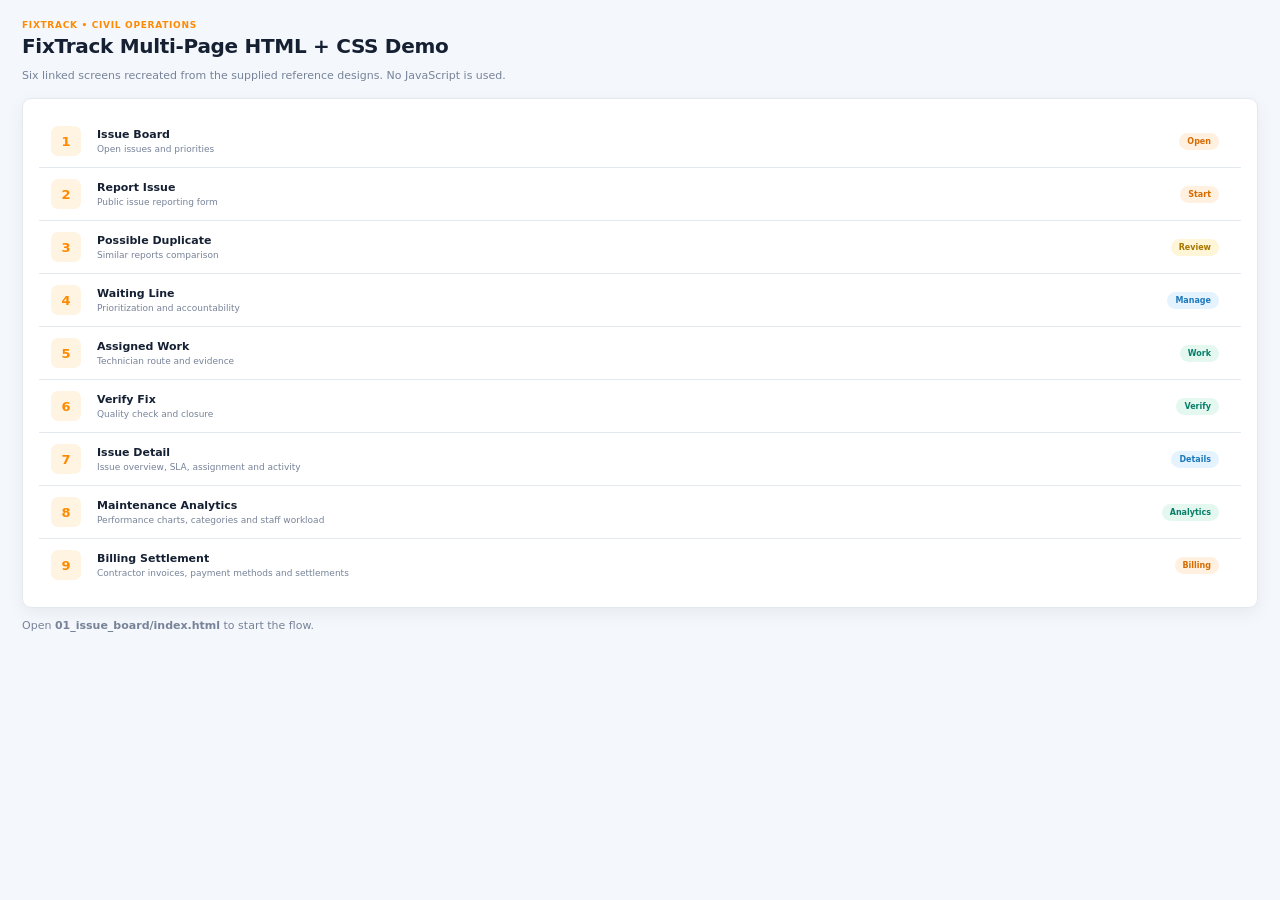
==== index.html @ 6e7e9ca4 "The code" ====
<!doctype html>
<html lang="en">
<head><meta charset="UTF-8"><meta name="viewport" content="width=device-width, initial-scale=1.0">
<title>FixTrack Demo</title><link rel="stylesheet" href="01_issue_board/style.css"></head>
<body>
<div class="app"><main class="content" style="margin-left:0"><div class="page">
<div class="eyebrow">FIXTRACK • CIVIL OPERATIONS</div><h1>FixTrack Multi-Page HTML + CSS Demo</h1>
<p class="subtitle">Six linked screens recreated from the supplied reference designs. No JavaScript is used.</p>
<div class="card" style="padding:16px;margin-top:16px">
<div class="issue-list">
<a class="issue" href="01_issue_board/index.html"><div class="issue-icon">1</div><div><div class="issue-title">Issue Board</div><div class="issue-meta">Open issues and priorities</div></div><span class="pill orange">Open</span></a>
<a class="issue" href="02_report_issue/index.html"><div class="issue-icon">2</div><div><div class="issue-title">Report Issue</div><div class="issue-meta">Public issue reporting form</div></div><span class="pill orange">Start</span></a>
<a class="issue" href="03_possible_duplicate/index.html"><div class="issue-icon">3</div><div><div class="issue-title">Possible Duplicate</div><div class="issue-meta">Similar reports comparison</div></div><span class="pill yellow">Review</span></a>
<a class="issue" href="04_waiting_line/index.html"><div class="issue-icon">4</div><div><div class="issue-title">Waiting Line</div><div class="issue-meta">Prioritization and accountability</div></div><span class="pill blue">Manage</span></a>
<a class="issue" href="05_assigned_work/index.html"><div class="issue-icon">5</div><div><div class="issue-title">Assigned Work</div><div class="issue-meta">Technician route and evidence</div></div><span class="pill green">Work</span></a>
<a class="issue" href="06_verify_fix/index.html"><div class="issue-icon">6</div><div><div class="issue-title">Verify Fix</div><div class="issue-meta">Quality check and closure</div></div><span class="pill green">Verify</span></a>

<a class="issue" href="07_issue_detail/index.html"><div class="issue-icon">7</div><div><div class="issue-title">Issue Detail</div><div class="issue-meta">Issue overview, SLA, assignment and activity</div></div><span class="pill blue">Details</span></a>
<a class="issue" href="08_analytics/index.html"><div class="issue-icon">8</div><div><div class="issue-title">Maintenance Analytics</div><div class="issue-meta">Performance charts, categories and staff workload</div></div><span class="pill green">Analytics</span></a>
<a class="issue" href="09_billing/index.html"><div class="issue-icon">9</div><div><div class="issue-title">Billing Settlement</div><div class="issue-meta">Contractor invoices, payment methods and settlements</div></div><span class="pill orange">Billing</span></a>
</div></div>
<p class="subtitle style="margin-top:16px">Open <b>01_issue_board/index.html</b> to start the flow.</p>
</div></main></div></body></html>
---- 01_issue_board/style.css ----
:root{
  --bg:#f4f7fb;
  --panel:#ffffff;
  --panel-2:#f8fafc;
  --text:#152033;
  --muted:#778399;
  --border:#e4e9f0;
  --sidebar:#07111f;
  --sidebar-2:#0c1727;
  --orange:#ff8a00;
  --orange-2:#ff6b00;
  --green:#11a879;
  --red:#ef5350;
  --blue:#3298e8;
  --yellow:#f5b942;
  --shadow:0 5px 18px rgba(18,31,53,.06);
  --radius:10px;
}
.theme-dark:checked ~ .app,
.theme-dark:checked ~ *{
  --bg:#0b1220;
  --panel:#111b2b;
  --panel-2:#0e1725;
  --text:#edf3fb;
  --muted:#91a0b6;
  --border:#26354a;
  --sidebar:#050b14;
  --sidebar-2:#091321;
  --shadow:0 6px 22px rgba(0,0,0,.25);
}
*{box-sizing:border-box}
html,body{margin:0;min-height:100%;font-family:Inter,ui-sans-serif,system-ui,-apple-system,BlinkMacSystemFont,"Segoe UI",sans-serif;background:var(--bg);color:var(--text)}
body{font-size:13px}
a{color:inherit;text-decoration:none}
button,input,select,textarea{font:inherit}
.app{min-height:100vh;display:flex;background:var(--bg)}
.sidebar{width:224px;position:fixed;left:0;top:0;bottom:0;background:var(--sidebar);color:#b9c4d4;padding:18px 12px;z-index:20;display:flex;flex-direction:column}
.brand{font-weight:900;letter-spacing:1px;color:#fff;font-size:16px;line-height:1.05;padding:3px 9px 20px}
.brand small{display:block;color:#8b98aa;font-size:7px;letter-spacing:1.3px;margin-top:3px}
.nav{display:flex;flex-direction:column;gap:5px}
.nav a{padding:10px 10px;border-radius:7px;display:flex;align-items:center;gap:10px;font-size:12px}
.nav a:hover,.nav a.active{background:#19283a;color:#fff}
.nav a.active{box-shadow:inset 3px 0 var(--orange)}
.nav .icon{width:15px;text-align:center;color:#8fa0b6}
.nav .badge{margin-left:auto;background:#ff3f56;color:#fff;border-radius:10px;padding:1px 5px;font-size:9px}
.profile-mini{margin-top:auto;background:#0d1b2b;border:1px solid #1d3048;border-radius:8px;padding:9px}
.profile-mini .row{display:flex;align-items:center;gap:8px}
.avatar{width:26px;height:26px;border-radius:50%;display:grid;place-items:center;background:#2479d1;color:#fff;font-weight:800;font-size:10px}
.profile-mini strong{font-size:10px;color:#e9f0fa}
.profile-mini span{display:block;color:#718198;font-size:8px}
.progress{height:5px;background:#203149;border-radius:10px;overflow:hidden;margin-top:8px}
.progress i{display:block;width:92%;height:100%;background:#11b884}
.content{margin-left:224px;min-width:0;flex:1}
.topbar{height:54px;background:var(--panel);border-bottom:1px solid var(--border);display:flex;align-items:center;gap:10px;padding:0 18px;position:sticky;top:0;z-index:10}
.topbar .search{flex:1;max-width:470px;border:1px solid var(--border);background:var(--panel-2);height:31px;border-radius:7px;padding:0 11px;color:var(--muted);display:flex;align-items:center;gap:8px}
.topbar .actions{margin-left:auto;display:flex;align-items:center;gap:8px}
.icon-btn{border:1px solid var(--border);background:var(--panel);color:var(--muted);height:30px;width:31px;border-radius:7px;display:grid;place-items:center}
.btn{border:0;border-radius:7px;padding:8px 13px;font-weight:700;cursor:pointer;display:inline-flex;align-items:center;justify-content:center;gap:6px}
.btn-primary{background:var(--orange);color:#fff}
.btn-primary:hover{background:var(--orange-2)}
.btn-outline{background:var(--panel);border:1px solid var(--border);color:var(--text)}
.btn-green{background:#087e68;color:#fff}
.page{padding:20px 22px 35px;max-width:1450px;margin:auto}
.crumb{font-size:10px;color:var(--muted);margin-bottom:7px}
.eyebrow{font-size:9px;font-weight:900;color:var(--orange);letter-spacing:.7px;text-transform:uppercase}
.title-row{display:flex;align-items:center;justify-content:space-between;gap:15px;margin-bottom:18px}
h1{font-size:20px;margin:4px 0;font-weight:850;letter-spacing:-.3px}
.subtitle{color:var(--muted);font-size:11px}
.stats{display:grid;grid-template-columns:repeat(4,1fr);gap:10px;margin-bottom:14px}
.stat{background:var(--panel);border:1px solid var(--border);border-radius:9px;padding:13px 14px;box-shadow:var(--shadow)}
.stat small{color:var(--muted);display:block;font-size:9px}
.stat strong{font-size:22px;margin-right:5px}
.stat .trend{font-size:9px;color:var(--green)}
.card{background:var(--panel);border:1px solid var(--border);border-radius:9px;box-shadow:var(--shadow)}
.card-head{padding:12px 14px;border-bottom:1px solid var(--border);display:flex;align-items:center;justify-content:space-between;gap:10px}
.card-body{padding:14px}
.toolbar{display:flex;gap:8px;flex-wrap:wrap;margin-bottom:12px}
.field{border:1px solid var(--border);background:var(--panel);border-radius:7px;padding:8px 10px;color:var(--muted);min-width:160px}
.issue-list{display:flex;flex-direction:column}
.issue{display:grid;grid-template-columns:36px 1fr auto auto;gap:10px;align-items:center;padding:11px 12px;border-bottom:1px solid var(--border)}
.issue:last-child{border-bottom:0}
.issue-icon{width:30px;height:30px;border-radius:7px;display:grid;place-items:center;font-weight:900;background:#fff3e1;color:var(--orange)}
.issue-title{font-weight:750;font-size:11px}
.issue-meta{font-size:9px;color:var(--muted);margin-top:3px}
.pill{border-radius:20px;padding:4px 8px;font-size:8px;font-weight:800;white-space:nowrap}
.pill.orange{background:#fff0df;color:#d66b00}.pill.green{background:#e4f8f0;color:#087e68}.pill.red{background:#ffe7e8;color:#d93643}.pill.blue{background:#e5f3ff;color:#1e79bc}.pill.gray{background:#eef1f5;color:#647187}.pill.yellow{background:#fff5d7;color:#a77700}
.dot{width:8px;height:8px;border-radius:50%;display:inline-block;margin-right:4px}
.grid-2{display:grid;grid-template-columns:1.65fr .75fr;gap:14px}
.grid-3{display:grid;grid-template-columns:1.1fr 1.9fr;gap:14px}
.form-card{padding:14px}
.form-grid{display:grid;grid-template-columns:1fr 1fr;gap:13px}
.form-group{display:flex;flex-direction:column;gap:6px}
.form-group.full{grid-column:1/-1}
label{font-size:9px;font-weight:800}
input,select,textarea{width:100%;border:1px solid var(--border);background:var(--panel);color:var(--text);border-radius:6px;padding:9px}
textarea{min-height:78px;resize:vertical}
.choice-row{display:flex;flex-wrap:wrap;gap:7px}
.choice{border:1px solid var(--border);padding:8px 10px;border-radius:6px;background:var(--panel);font-size:9px}
.choice.selected{border-color:#ff9a26;background:#fff6e9;color:#a95700;font-weight:800}
.photo-drop{height:112px;border:1px dashed #bfc9d8;border-radius:8px;display:grid;place-items:center;text-align:center;color:var(--muted);background:var(--panel-2);font-size:9px}
.photo-drop b{color:var(--orange);display:block}
.side-card{padding:13px}
.side-card h3{font-size:11px;margin:0 0 10px}
.tip{display:flex;gap:8px;padding:8px 0;border-bottom:1px solid var(--border);font-size:9px}
.tip:last-child{border-bottom:0}
.alert{background:#fff5dd;border:1px solid #f6d37e;color:#805d12;border-radius:8px;padding:11px 13px;font-size:10px;margin-bottom:14px}
.theme-toggle{position:relative}
.theme-toggle input{position:absolute;opacity:0;pointer-events:none}
.theme-toggle label{display:grid;place-items:center;width:31px;height:30px;border:1px solid var(--border);border-radius:7px;cursor:pointer;background:var(--panel)}
.hamburger{display:none;cursor:pointer;width:31px;height:30px;border:1px solid var(--border);border-radius:7px;align-items:center;justify-content:center}
#menu-toggle{display:none}
.mobile-overlay{display:none}
.badge-top{font-size:9px;padding:4px 7px;border-radius:5px;background:#e8f7f2;color:#087e68;font-weight:800}
.photo{width:100%;height:130px;object-fit:cover;border-radius:7px;border:1px solid var(--border);background:#ddd}
.mini-photo{width:72px;height:52px;object-fit:cover;border-radius:5px}
.table{width:100%;border-collapse:collapse}
.table th,.table td{text-align:left;border-bottom:1px solid var(--border);padding:9px;font-size:9px}
.table th{color:var(--muted);font-size:8px;text-transform:uppercase}
.timeline{display:flex;align-items:center;gap:0;margin:20px 0}
.step{flex:1;text-align:center;position:relative;font-size:9px;color:var(--muted)}
.step:not(:last-child):after{content:"";height:2px;background:#d8dee8;position:absolute;left:50%;right:-50%;top:10px}
.step .circle{width:20px;height:20px;border-radius:50%;background:#dfe5ec;margin:0 auto 5px;position:relative;z-index:1;display:grid;place-items:center;font-size:8px}
.step.done{color:#087e68}.step.done .circle{background:#0ca67f;color:#fff}
.step.active{color:#287db9}.step.active .circle{background:#3298e8;color:#fff}
.metric-row{display:grid;grid-template-columns:repeat(3,1fr);gap:8px}
.metric{background:var(--panel-2);border:1px solid var(--border);padding:10px;border-radius:7px}
.metric small{display:block;color:var(--muted);font-size:8px}.metric strong{font-size:15px}
.image-grid{display:grid;grid-template-columns:repeat(4,1fr);gap:8px}
.image-grid img{width:100%;height:78px;object-fit:cover;border-radius:6px;border:1px solid var(--border)}
.before-after{display:grid;grid-template-columns:1fr 1fr;gap:10px}
.before-after figure{margin:0}.before-after img{width:100%;height:200px;object-fit:cover;border-radius:7px}.before-after figcaption{font-size:9px;margin-top:5px;font-weight:700}
.matrix{display:grid;grid-template-columns:repeat(6,1fr);gap:2px;margin-top:10px}
.matrix span{height:27px;display:grid;place-items:center;border-radius:3px;font-size:8px;background:#eef4f8}
.matrix .hi{background:#ffe1df;color:#bd3330}.matrix .mid{background:#fff0cf;color:#996b00}.matrix .ok{background:#e1f5eb;color:#0c7b5f}
@media(max-width:900px){
  .sidebar{transform:translateX(-100%);transition:.25s}
  .content{margin-left:0}
  .hamburger{display:flex}
  #menu-toggle:checked ~ .sidebar{transform:translateX(0)}
  #menu-toggle:checked ~ .mobile-overlay{display:block;position:fixed;inset:0;background:rgba(0,0,0,.45);z-index:15}
  .stats{grid-template-columns:repeat(2,1fr)}
  .grid-2,.grid-3{grid-template-columns:1fr}
}
@media(max-width:600px){
  .page{padding:15px 12px 28px}.topbar{padding:0 10px}.topbar .search{max-width:none}
  .topbar .search span{display:none}
  .topbar .actions .hide-mobile{display:none}
  .stats{grid-template-columns:1fr 1fr}
  .form-grid{grid-template-columns:1fr}.form-group.full{grid-column:auto}
  .issue{grid-template-columns:32px 1fr}.issue .pill,.issue .issue-arrow{display:none}
  .title-row{align-items:flex-start}.title-row .btn{white-space:nowrap}
  .image-grid{grid-template-columns:1fr 1fr}.before-after{grid-template-columns:1fr}
  .before-after img{height:170px}
}
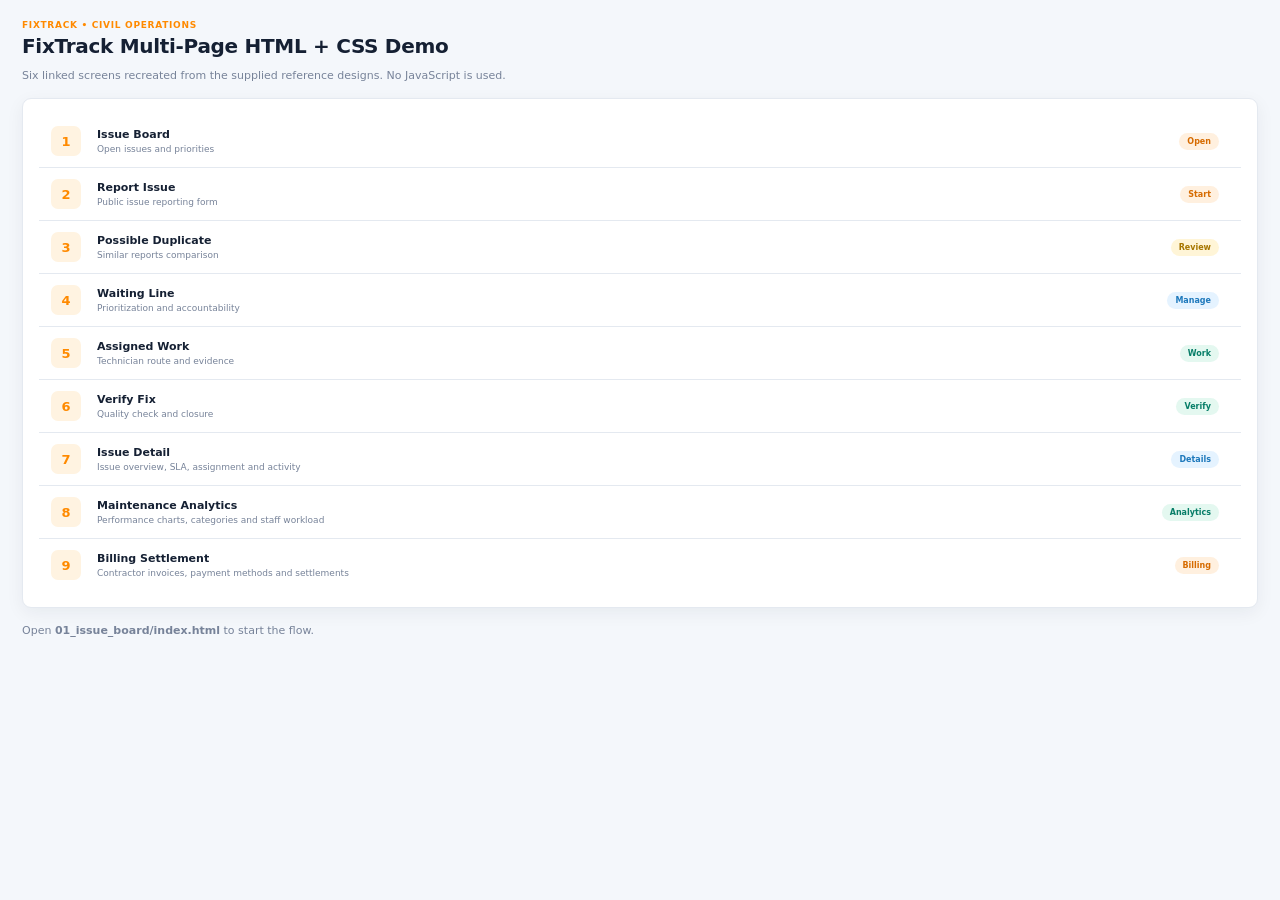
==== commit 49c5ddca: "Fix malformed root page markup" ====
--- a/index.html
+++ b/index.html
@@ -19,5 +19,5 @@
 <a class="issue" href="08_analytics/index.html"><div class="issue-icon">8</div><div><div class="issue-title">Maintenance Analytics</div><div class="issue-meta">Performance charts, categories and staff workload</div></div><span class="pill green">Analytics</span></a>
 <a class="issue" href="09_billing/index.html"><div class="issue-icon">9</div><div><div class="issue-title">Billing Settlement</div><div class="issue-meta">Contractor invoices, payment methods and settlements</div></div><span class="pill orange">Billing</span></a>
 </div></div>
-<p class="subtitle style="margin-top:16px">Open <b>01_issue_board/index.html</b> to start the flow.</p>
+<p class="subtitle" style="margin-top:16px">Open <b>01_issue_board/index.html</b> to start the flow.</p>
 </div></main></div></body></html>
--- a/01_issue_board/style.css
+++ b/01_issue_board/style.css
@@ -17,8 +17,8 @@
   --shadow:0 5px 18px rgba(18,31,53,.06);
   --radius:10px;
 }
-.theme-dark:checked ~ .app,
-.theme-dark:checked ~ *{
+#dark-mode:checked ~ .app,
+#dark-mode:checked ~ *{
   --bg:#0b1220;
   --panel:#111b2b;
   --panel-2:#0e1725;
@@ -137,8 +137,8 @@
   .sidebar{transform:translateX(-100%);transition:.25s}
   .content{margin-left:0}
   .hamburger{display:flex}
-  #menu-toggle:checked ~ .sidebar{transform:translateX(0)}
-  #menu-toggle:checked ~ .mobile-overlay{display:block;position:fixed;inset:0;background:rgba(0,0,0,.45);z-index:15}
+  #menu-toggle:checked ~ .app .sidebar{transform:translateX(0)}
+  #menu-toggle:checked ~ .app .mobile-overlay{display:block;position:fixed;inset:0;background:rgba(0,0,0,.45);z-index:15}
   .stats{grid-template-columns:repeat(2,1fr)}
   .grid-2,.grid-3{grid-template-columns:1fr}
 }
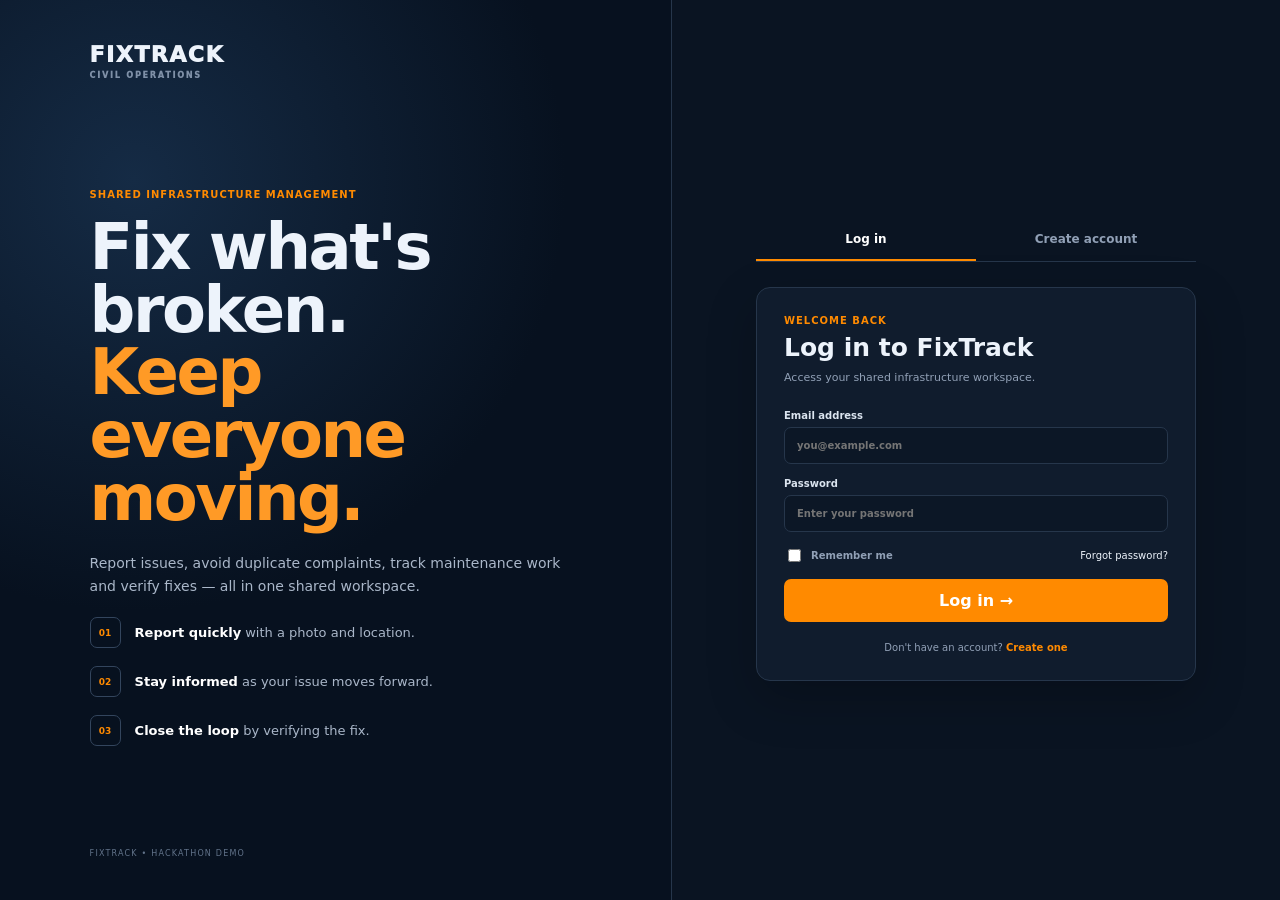
==== commit 19d4acd6: "Make FixTrack login the app entry point" ====
--- a/index.html
+++ b/index.html
@@ -1,23 +1,12 @@
 <!doctype html>
 <html lang="en">
-<head><meta charset="UTF-8"><meta name="viewport" content="width=device-width, initial-scale=1.0">
-<title>FixTrack Demo</title><link rel="stylesheet" href="01_issue_board/style.css"></head>
+<head>
+<meta charset="UTF-8"><meta name="viewport" content="width=device-width,initial-scale=1">
+<title>FixTrack — Welcome</title>
+<meta http-equiv="refresh" content="0; url=00_auth/index.html">
+<link rel="stylesheet" href="00_auth/style.css">
+</head>
 <body>
-<div class="app"><main class="content" style="margin-left:0"><div class="page">
-<div class="eyebrow">FIXTRACK • CIVIL OPERATIONS</div><h1>FixTrack Multi-Page HTML + CSS Demo</h1>
-<p class="subtitle">Six linked screens recreated from the supplied reference designs. No JavaScript is used.</p>
-<div class="card" style="padding:16px;margin-top:16px">
-<div class="issue-list">
-<a class="issue" href="01_issue_board/index.html"><div class="issue-icon">1</div><div><div class="issue-title">Issue Board</div><div class="issue-meta">Open issues and priorities</div></div><span class="pill orange">Open</span></a>
-<a class="issue" href="02_report_issue/index.html"><div class="issue-icon">2</div><div><div class="issue-title">Report Issue</div><div class="issue-meta">Public issue reporting form</div></div><span class="pill orange">Start</span></a>
-<a class="issue" href="03_possible_duplicate/index.html"><div class="issue-icon">3</div><div><div class="issue-title">Possible Duplicate</div><div class="issue-meta">Similar reports comparison</div></div><span class="pill yellow">Review</span></a>
-<a class="issue" href="04_waiting_line/index.html"><div class="issue-icon">4</div><div><div class="issue-title">Waiting Line</div><div class="issue-meta">Prioritization and accountability</div></div><span class="pill blue">Manage</span></a>
-<a class="issue" href="05_assigned_work/index.html"><div class="issue-icon">5</div><div><div class="issue-title">Assigned Work</div><div class="issue-meta">Technician route and evidence</div></div><span class="pill green">Work</span></a>
-<a class="issue" href="06_verify_fix/index.html"><div class="issue-icon">6</div><div><div class="issue-title">Verify Fix</div><div class="issue-meta">Quality check and closure</div></div><span class="pill green">Verify</span></a>
-
-<a class="issue" href="07_issue_detail/index.html"><div class="issue-icon">7</div><div><div class="issue-title">Issue Detail</div><div class="issue-meta">Issue overview, SLA, assignment and activity</div></div><span class="pill blue">Details</span></a>
-<a class="issue" href="08_analytics/index.html"><div class="issue-icon">8</div><div><div class="issue-title">Maintenance Analytics</div><div class="issue-meta">Performance charts, categories and staff workload</div></div><span class="pill green">Analytics</span></a>
-<a class="issue" href="09_billing/index.html"><div class="issue-icon">9</div><div><div class="issue-title">Billing Settlement</div><div class="issue-meta">Contractor invoices, payment methods and settlements</div></div><span class="pill orange">Billing</span></a>
-</div></div>
-<p class="subtitle" style="margin-top:16px">Open <b>01_issue_board/index.html</b> to start the flow.</p>
-</div></main></div></body></html>+<p style="padding:30px;font-family:system-ui">Opening FixTrack login… <a href="00_auth/index.html">Continue</a></p>
+</body>
+</html>
--- a/00_auth/style.css
+++ b/00_auth/style.css
@@ -0,0 +1,41 @@
+*{box-sizing:border-box}
+:root{--bg:#07111f;--panel:#101c2d;--panel2:#0c1726;--text:#edf3fb;--muted:#91a0b6;--border:#26364b;--orange:#ff8a00;--orange2:#ff6b00}
+html,body{margin:0;min-height:100%;font-family:Inter,system-ui,-apple-system,"Segoe UI",sans-serif;background:var(--bg);color:var(--text)}
+body{min-height:100vh}
+input,button{font:inherit}
+.auth-shell{min-height:100vh;display:grid;grid-template-columns:1.05fr .95fr}
+.brand-panel{padding:42px 7vw;display:flex;flex-direction:column;background:radial-gradient(circle at 20% 20%,#152b45 0,#07111f 48%);border-right:1px solid var(--border)}
+.brand{font-weight:950;letter-spacing:1.5px;font-size:22px}.brand small{display:block;color:#7f90a7;font-size:8px;letter-spacing:1.8px;margin-top:4px}
+.brand-copy{max-width:590px;margin:auto 0}.eyebrow{font-size:10px;font-weight:900;letter-spacing:1px;color:var(--orange)}
+h1{font-size:clamp(38px,5vw,68px);line-height:.98;letter-spacing:-2.5px;margin:14px 0 22px}
+h1 em{color:#ff9a26;font-style:normal}
+.brand-copy>p{max-width:510px;color:#aab7c9;line-height:1.7;font-size:14px}
+.feature{display:flex;align-items:center;gap:14px;margin-top:18px;color:#aab7c9;font-size:13px}
+.feature b{display:grid;place-items:center;width:31px;height:31px;border:1px solid #33455d;border-radius:7px;color:var(--orange);font-size:9px}
+.feature strong{color:#fff}.footer-note{font-size:8px;color:#62738a;letter-spacing:1.2px}
+.form-panel{display:grid;place-items:center;padding:30px;background:#0a1422}
+.form-wrap{width:min(440px,100%)}
+.mobile-brand{display:none;font-weight:950;letter-spacing:1px;margin-bottom:25px}
+.auth-tabs{display:grid;grid-template-columns:1fr 1fr;border-bottom:1px solid var(--border);margin-bottom:25px}
+.auth-tabs label{padding:13px;text-align:center;font-size:12px;font-weight:800;color:var(--muted);cursor:pointer}
+#signup-view{position:absolute;opacity:0;pointer-events:none}
+#login-view{position:absolute;opacity:0;pointer-events:none}
+#login-view:checked ~ .auth-shell .auth-tabs label:first-child,
+#signup-view:checked ~ .auth-shell .auth-tabs label:last-child{color:#fff;border-bottom:2px solid var(--orange)}
+.auth-card{background:var(--panel);border:1px solid var(--border);border-radius:14px;padding:27px;box-shadow:0 18px 50px rgba(0,0,0,.22)}
+.auth-card h2{font-size:25px;margin:7px 0}.muted{color:var(--muted);font-size:11px;line-height:1.6;margin-top:0}
+.auth-card form{display:grid;gap:14px;margin-top:23px}
+.auth-card form>label{font-size:10px;font-weight:800;color:#dbe4ef;display:grid;gap:6px}
+.auth-card input[type=text],.auth-card input[type=email],.auth-card input[type=password]{width:100%;padding:12px;border:1px solid var(--border);border-radius:7px;background:var(--panel2);color:var(--text);outline:none}
+.auth-card input:focus{border-color:var(--orange);box-shadow:0 0 0 2px rgba(255,138,0,.1)}
+.auth-card button{border:0;border-radius:7px;padding:12px;background:var(--orange);color:#fff;font-weight:900;cursor:pointer}
+.auth-card button:hover{background:var(--orange2)}
+.row-between{display:flex;justify-content:space-between;align-items:center;font-size:10px}.row-between a{color:var(--orange);text-decoration:none}
+.check{display:flex!important;grid-template-columns:auto 1fr;align-items:center!important;gap:7px!important;color:var(--muted)!important;font-weight:600!important}.check input{width:auto!important}
+.switch{text-align:center;color:var(--muted);font-size:10px;margin:20px 0 0}.switch label{color:var(--orange);font-weight:800;cursor:pointer}
+.signup-card{display:none}
+#signup-view:checked ~ .auth-shell .login-card{display:none}
+#signup-view:checked ~ .auth-shell .signup-card{display:block}
+.terms{font-size:10px!important}
+@media(max-width:800px){.auth-shell{grid-template-columns:1fr}.brand-panel{display:none}.form-panel{min-height:100vh}.mobile-brand{display:block}}
+@media(max-width:480px){.form-panel{padding:18px}.auth-card{padding:21px}.auth-tabs{margin-bottom:18px}}
